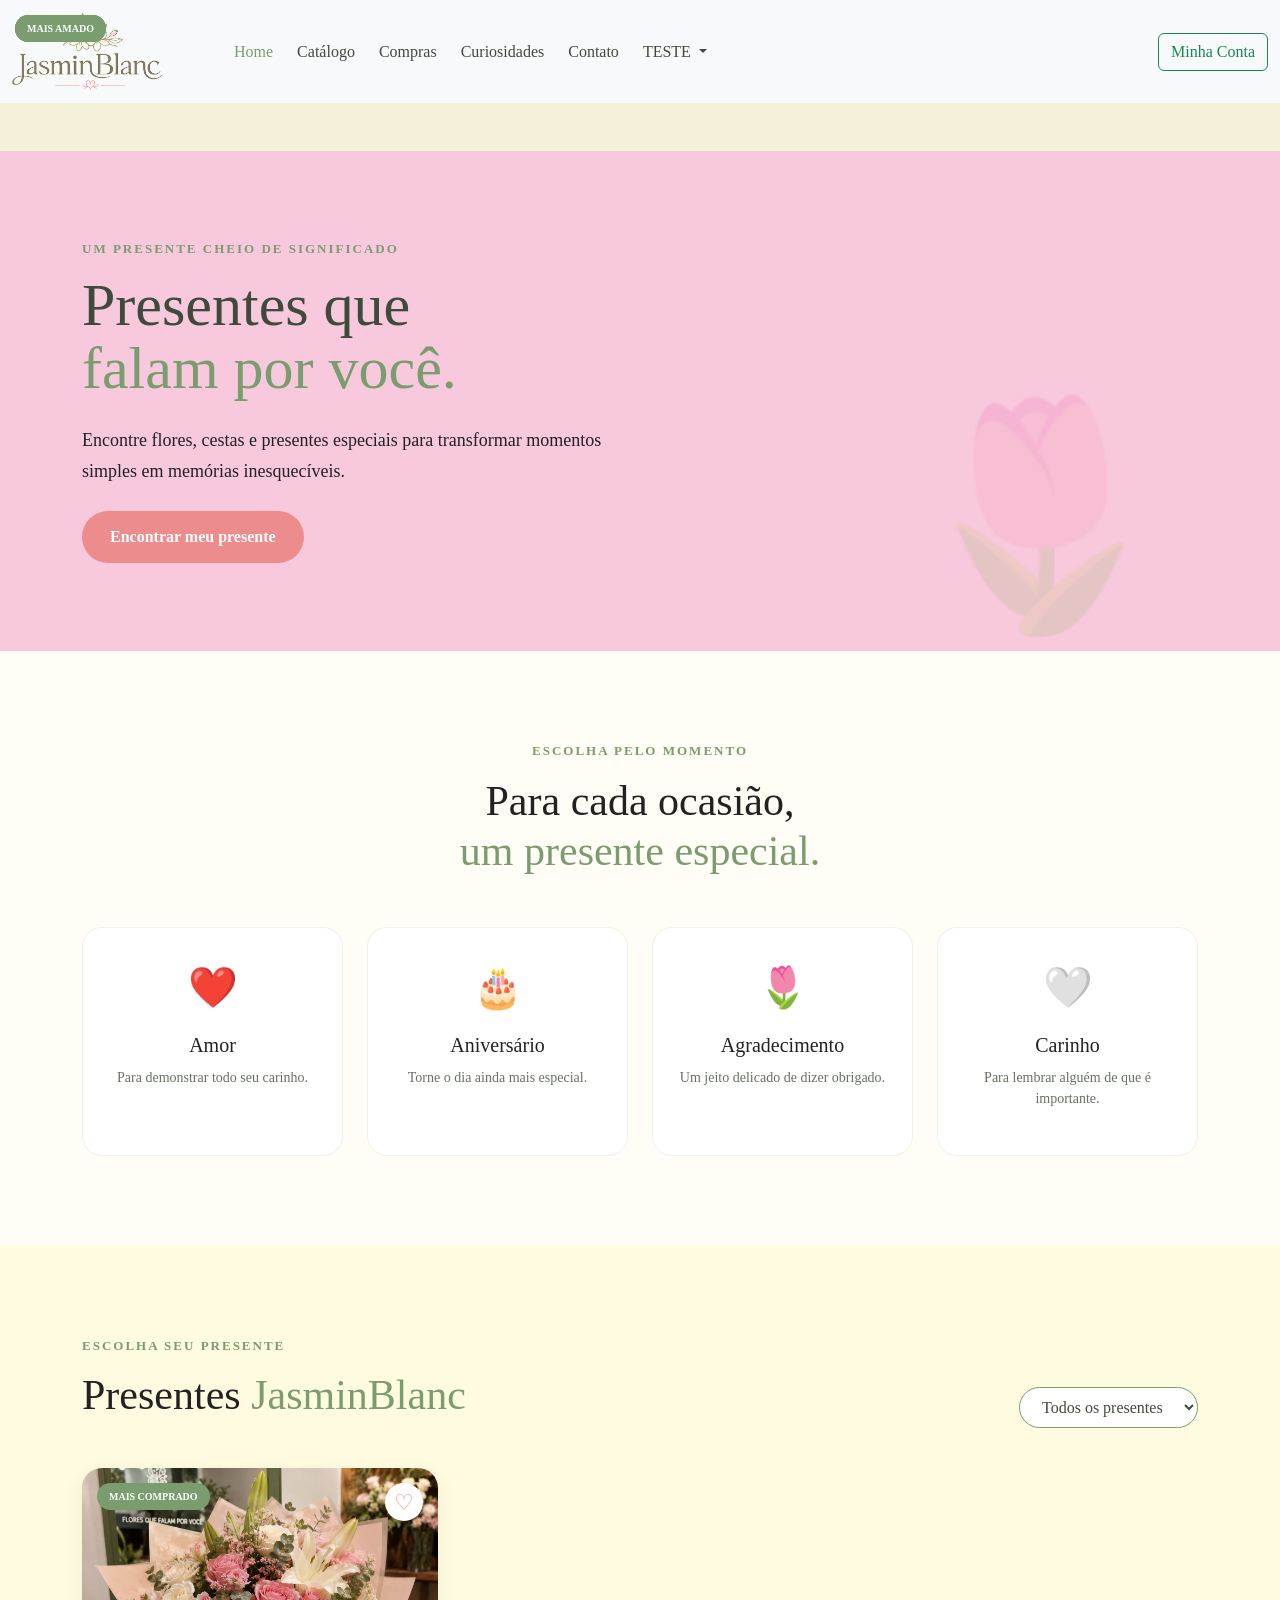
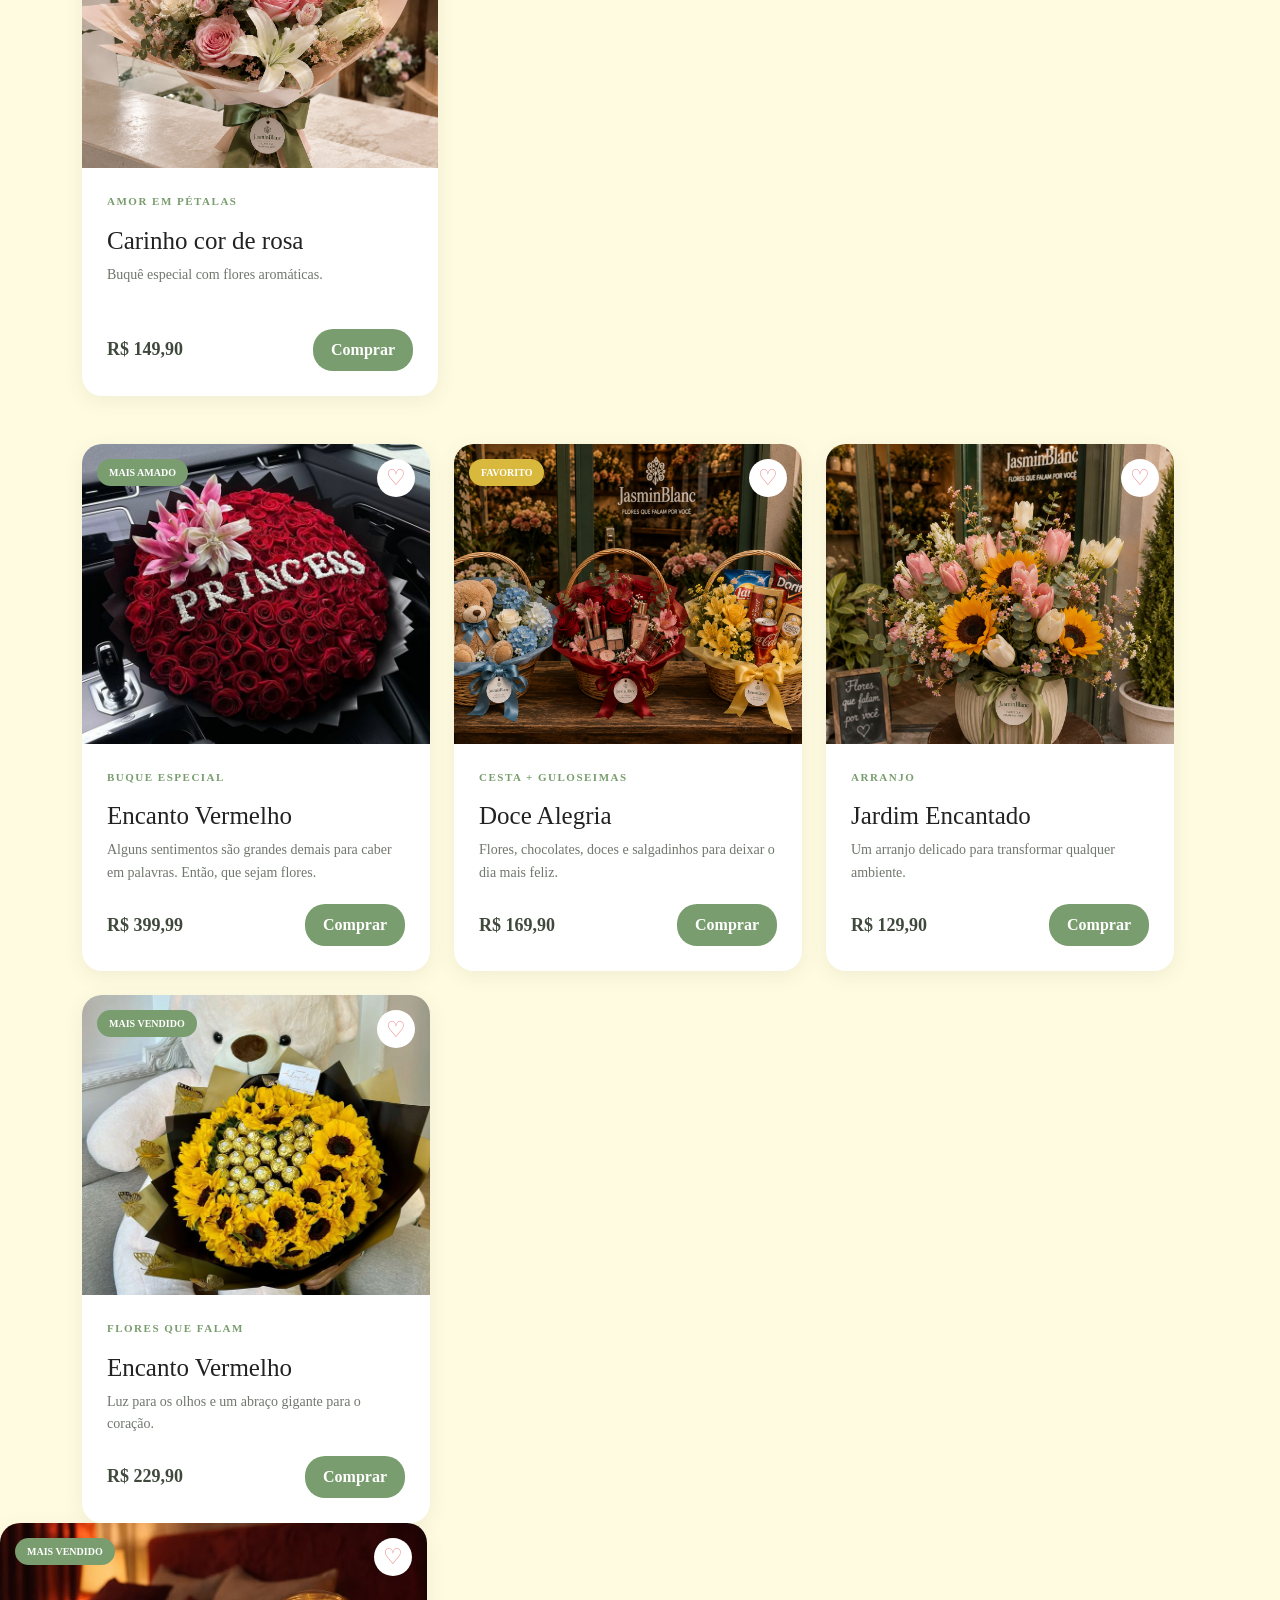
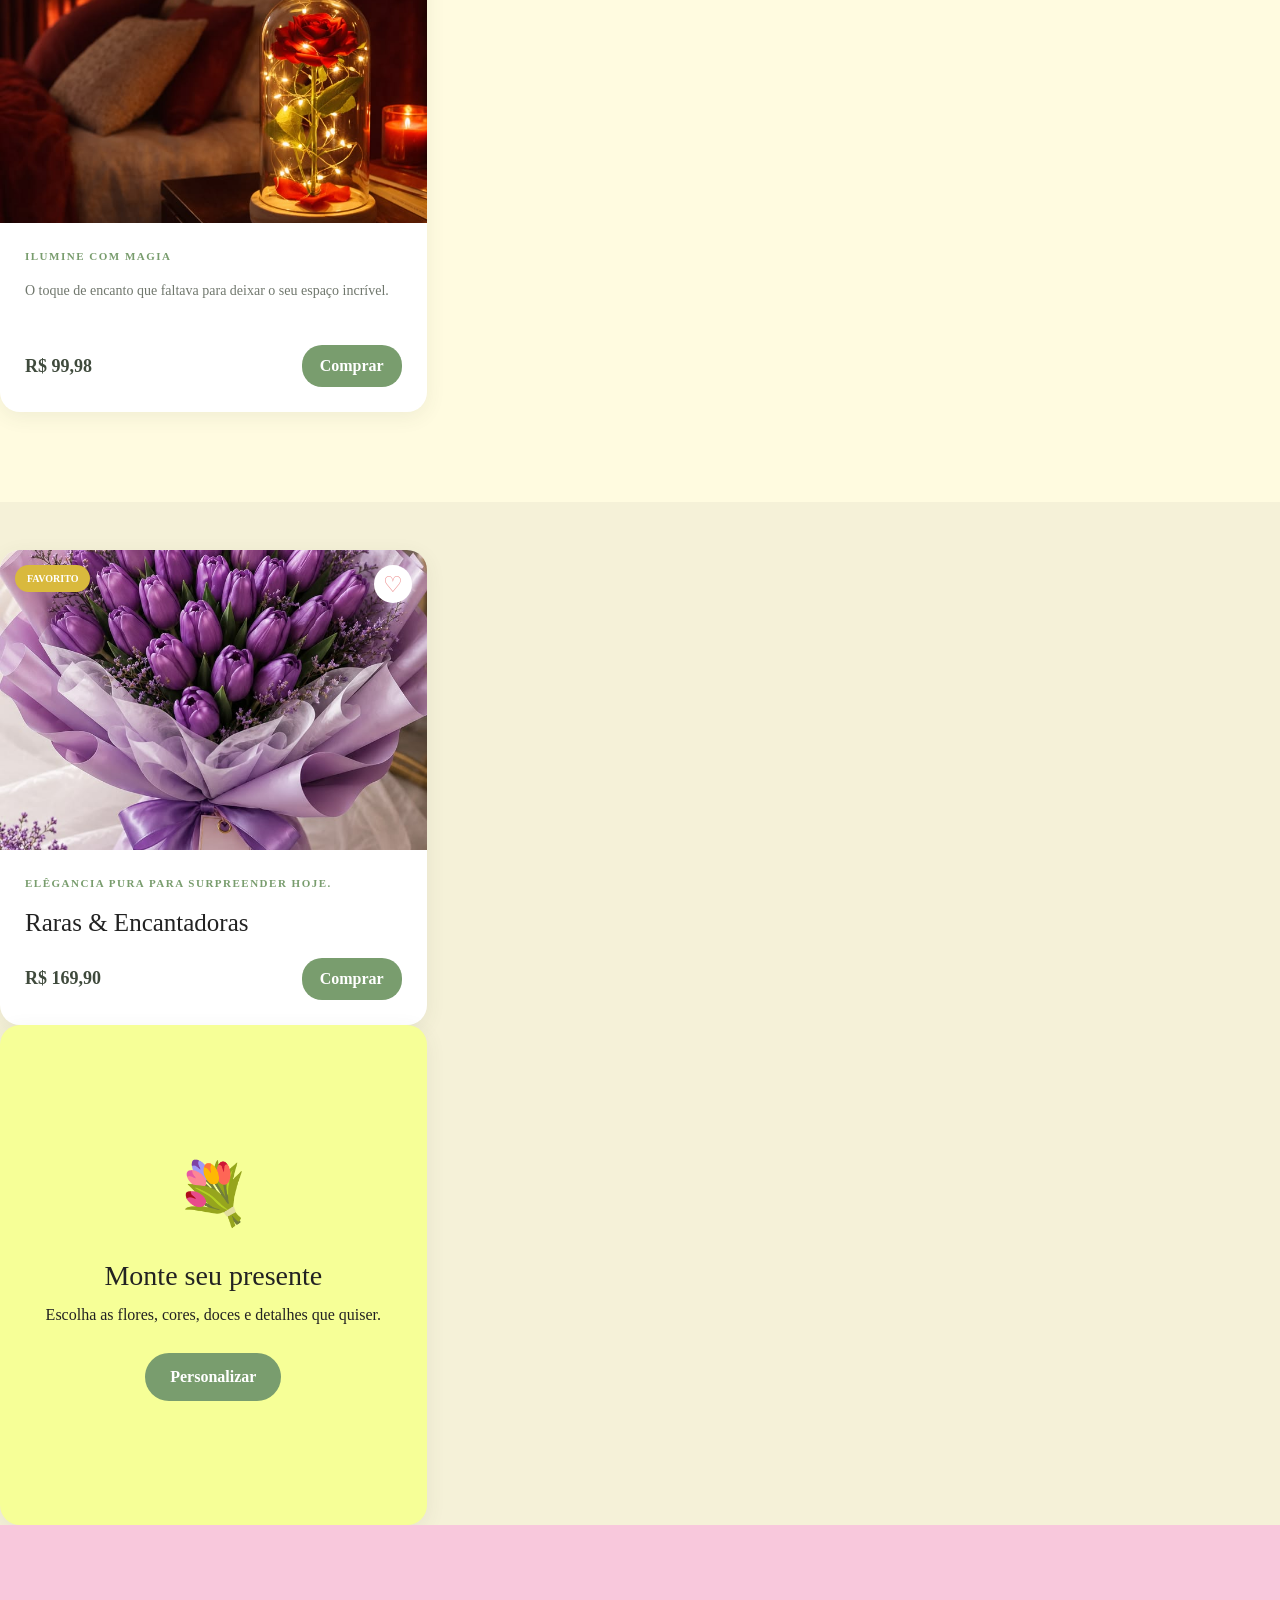
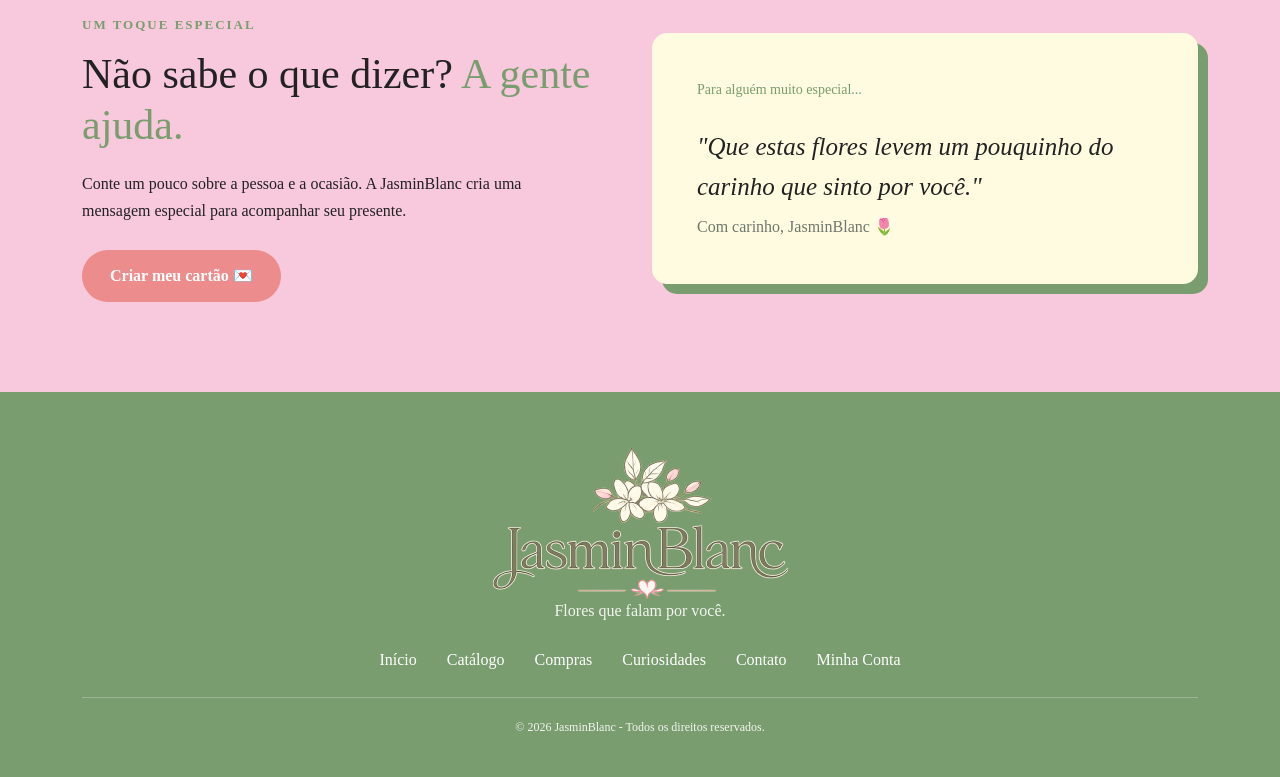
==== paginas/catalogo.html @ 647c8192 "Ajuste da organização do site - Prof. Gregorio" ====
<!doctype html>
<html lang="pt-br">

<head>
    <meta charset="utf-8">
    <meta name="viewport" content="width=device-width, initial-scale=1">
    <meta name="description"
        content="JasminBlanc é uma floricultura em Mairinque que transforma momentos especiais 
        em emoções inesquecíveis. Encontre flores e buquês para surpreender quem você ama. Melhor Floricultura de Mairinque SP">

    <meta name="keywords" content="Floricultura JasminBlanc - JasminBlanc Floricultura - Mairinque SP">
    <meta name="author" content="Laura Ruiz, Laura, lauraruizcardoso@gmail.com, (11) 92139-8249">

    <link rel="icon" type="image/png" href="favicon.png">
    <title>FLORICULTURA: JASMINBLANC</title>
    <link href="https://cdn.jsdelivr.net/npm/bootstrap@5.3.8/dist/css/bootstrap.min.css" rel="stylesheet"
        integrity="sha384-sRIl4kxILFvY47J16cr9ZwB07vP4J8+LH7qKQnuqkuIAvNWLzeN8tE5YBujZqJLB" crossorigin="anonymous">

    <link rel="stylesheet" href="https://cdn.jsdelivr.net/npm/bootstrap-icons@1.13.1/font/bootstrap-icons.min.css">
    <link rel="stylesheet" href="../static/css/base.css">
    <link rel="stylesheet" href="../static/css/catalago.css">
</head>

<body>
    <div class="container-fluid m-0 p-0 h-100">
        <header>
            <nav class="navbar navbar-expand-lg bg-body-tertiary">
                <div class="container-fluid">

                    <!-- LOGO -->
                    <a class="navbar-brand" href="#">
                        <img src="../static/img/logo-tratado.png" alt="Logo da Floricultura JasminBlanc"
                            title="Floricultura JASMIN BLANC" width="150">
                    </a>

                    <!-- BOTÃO MOBILE -->
                    <button class="navbar-toggler" type="button" data-bs-toggle="collapse"
                        data-bs-target="#navbarSupportedContent" aria-controls="navbarSupportedContent"
                        aria-expanded="false" aria-label="Toggle navigation">
                        <span class="navbar-toggler-icon"></span>
                    </button>

                    <!-- MENU -->
                    <div class="collapse navbar-collapse" id="navbarSupportedContent">

                        <ul class="navbar-nav ms-lg-5 me-auto mb-2 mb-lg-0">

                            <li class="nav-item">
                                <a class="nav-link active" aria-current="page" href="#">
                                    Home
                                </a>
                            </li>

                            <li class="nav-item">
                                <a class="nav-link" href="paginas/catalogo.html">
                                    Catálogo
                                </a>
                            </li>

                            <li class="nav-item">
                                <a class="nav-link" href="paginas/compras.html">
                                    Compras
                                </a>
                            </li>

                            <li class="nav-item">
                                <a class="nav-link" href="paginas/curiosidades.html">
                                    Curiosidades
                                </a>
                            </li>

                            <li class="nav-item">
                                <a class="nav-link" href="paginas/contato.html">
                                    Contato
                                </a>
                            </li>

                            <li class="nav-item dropdown">
                                <a class="nav-link dropdown-toggle" href="#" role="button" data-bs-toggle="dropdown"
                                    aria-expanded="false">
                                    TESTE
                                </a>

                                <ul class="dropdown-menu">
                                    <li>
                                        <a class="dropdown-item" href="#">Action</a>
                                    </li>

                                    <li>
                                        <a class="dropdown-item" href="#">Another action</a>
                                    </li>

                                    <li>
                                        <hr class="dropdown-divider">
                                    </li>

                                    <li>
                                        <a class="dropdown-item" href="#">
                                            Something else here
                                        </a>
                                    </li>
                                </ul>
                            </li>

                        </ul>

                        <!-- BOTÃO CONTA -->
                        <button class="btn btn-outline-success" type="button">
                            Minha Conta
                        </button>

                    </div>
                </div>
            </nav>

        </header>

        <main class="my-5">

            <!-- ================= BANNER ================= -->

            <section class="banner-presentes">

                <div class="container">

                    <div class="banner-conteudo">

                        <p class="subtitulo">
                            UM PRESENTE CHEIO DE SIGNIFICADO
                        </p>

                        <h1>
                            Presentes que<br>
                            <span>falam por você.</span>
                        </h1>

                        <p>
                            Encontre flores, cestas e presentes especiais
                            para transformar momentos simples em memórias
                            inesquecíveis.
                        </p>

                        <a href="#produtos" class="botao-principal">
                            Encontrar meu presente
                        </a>

                    </div>

                </div>

            </section>



            <!-- ================= OCASIÕES ================= -->

            <section class="ocasioes">

                <div class="container">

                    <div class="titulo-secao">

                        <p class="subtitulo">
                            ESCOLHA PELO MOMENTO
                        </p>

                        <h2>
                            Para cada ocasião,<br>
                            <span>um presente especial.</span>
                        </h2>

                    </div>


                    <div class="row g-4">

                        <div class="col-6 col-md-3">

                            <div class="card-ocasiao">

                                <div class="icone">
                                    ❤️
                                </div>

                                <h3>
                                    Amor
                                </h3>

                                <p>
                                    Para demonstrar todo seu carinho.
                                </p>

                            </div>

                        </div>


                        <div class="col-6 col-md-3">

                            <div class="card-ocasiao">

                                <div class="icone">
                                    🎂
                                </div>

                                <h3>
                                    Aniversário
                                </h3>

                                <p>
                                    Torne o dia ainda mais especial.
                                </p>

                            </div>

                        </div>


                        <div class="col-6 col-md-3">

                            <div class="card-ocasiao">

                                <div class="icone">
                                    🌷
                                </div>

                                <h3>
                                    Agradecimento
                                </h3>

                                <p>
                                    Um jeito delicado de dizer obrigado.
                                </p>

                            </div>

                        </div>


                        <div class="col-6 col-md-3">

                            <div class="card-ocasiao">

                                <div class="icone">
                                    🤍
                                </div>

                                <h3>
                                    Carinho
                                </h3>

                                <p>
                                    Para lembrar alguém de que é importante.
                                </p>

                            </div>

                        </div>

                    </div>

                </div>

            </section>



            <!-- ================= PRODUTOS ================= -->

            <section class="produtos" id="produtos">
                <div class="container">
                    <div class="titulo-produtos">
                        <div>
                            <p class="subtitulo">ESCOLHA SEU PRESENTE</p>
                            <h2>Presentes <span>JasminBlanc</span></h2>
                        </div>

                        <!-- FILTRO -->

                        <select class="filtro">
                            <option>Todos os presentes</option>
                            <option>Cestas</option>
                            <option>Arranjos</option>
                            <option>Buquês</option>
                        </select>
                    </div>


                    <!-- CARDS -->

                    <div class="row g-4">
                        <!-- CESTA BUQUE ROSA -->

                        <div class="col-md-6 col-lg-4">
                            <div class="card-produto">
                                <div class="imagem-produto">
                                    <img src="../static/img/buque_rosa.png">
                                    <span class="etiqueta">MAIS COMPRADO</span>
                                    <button class="favorito">♡</button>
                                </div>

                                <div class="info-produto">
                                    <p class="categoria">AMOR EM PÉTALAS</p>
                                    <h3>Carinho cor de rosa</h3>
                                    <p class="descricao">
                                        Buquê especial com flores aromáticas.
                                    </p>

                                    <div class="produto-final">
                                        <span class="etiqueta">MAIS AMADO</span>
                                        <strong>R$ 149,90</strong>
                                        <button class="botao-comprar">Comprar</button>
                                    </div>
                                </div>
                            </div>
                        </div>



                        <div class="row g-4">
                            <!-- ROMANTICO -->

                            <div class="col-md-6 col-lg-4">
                                <div class="card-produto">
                                    <div class="imagem-produto">
                                        <img src="../static/img/vermelho.png">
                                        <span class="etiqueta">MAIS AMADO</span>
                                        <button class="favorito">♡</button>
                                    </div>

                                    <div class="info-produto">
                                        <p class="categoria">BUQUE ESPECIAL</p>
                                        <h3>Encanto Vermelho</h3>
                                        <p class="descricao">
                                            Alguns sentimentos são grandes demais para caber em palavras. Então, que
                                            sejam
                                            flores.
                                        </p>

                                        <div class="produto-final">
                                            <span class="etiqueta">MAIS AMADO</span>
                                            <strong>R$ 399,99</strong>
                                            <button class="botao-comprar">Comprar</button>
                                        </div>
                                    </div>
                                </div>
                            </div>

                            <!-- CESTA DOCES -->
                            <div class="col-md-6 col-lg-4">
                                <div class="card-produto">
                                    <div class="imagem-produto">
                                        <img src="../static/img/cesta_pnj.png" alt="Cesta JasminBlanc">
                                        <span class="etiqueta amarela">
                                            FAVORITO
                                        </span>
                                        <button class="favorito"> ♡ </button>
                                    </div>

                                    <div class="info-produto">

                                        <p class="categoria">
                                            CESTA + GULOSEIMAS
                                        </p>

                                        <h3>
                                            Doce Alegria
                                        </h3>
                                        <p class="descricao">
                                            Flores, chocolates, doces e
                                            salgadinhos para deixar o dia mais feliz.
                                        </p>
                                        <div class="produto-final">
                                            <strong>
                                                R$ 169,90
                                            </strong>
                                            <button class="botao-comprar">
                                                Comprar
                                            </button>
                                        </div>
                                    </div>
                                </div>

                            </div>



                            <!-- ARRANJO -->

                            <div class="col-md-6 col-lg-4">

                                <div class="card-produto">

                                    <div class="imagem-produto">

                                        <img src="../static/img/arranjo_jasminblanc.png" alt="Arranjo JasminBlanc">

                                        <button class="favorito">
                                            ♡
                                        </button>

                                    </div>


                                    <div class="info-produto">

                                        <p class="categoria">
                                            ARRANJO
                                        </p>

                                        <h3>
                                            Jardim Encantado
                                        </h3>

                                        <p class="descricao">
                                            Um arranjo delicado para
                                            transformar qualquer ambiente.
                                        </p>

                                        <div class="produto-final">

                                            <strong>
                                                R$ 129,90
                                            </strong>

                                            <button class="botao-comprar">
                                                Comprar
                                            </button>

                                        </div>

                                    </div>

                                </div>

                            </div>



                            <!-- ROMANTICO -->

                            <div class="col-md-6 col-lg-4">
                                <div class="card-produto">
                                    <div class="imagem-produto">
                                        <img src="../static/img/buque_urso.png">
                                        <span class="etiqueta">MAIS VENDIDO</span>
                                        <button class="favorito">♡</button>
                                    </div>

                                    <div class="info-produto">
                                        <p class="categoria">FLORES QUE FALAM</p>
                                        <h3>Encanto Vermelho</h3>
                                        <p class="descricao">
                                            Luz para os olhos e um abraço gigante para o coração.
                                        </p>

                                        <div class="produto-final">
                                            <span class="etiqueta">MAIS AMADO</span>
                                            <strong>R$ 229,90</strong>
                                            <button class="botao-comprar">Comprar</button>
                                        </div>
                                    </div>
                                </div>
                            </div>
                        </div>

                    </div>

                </div>

                <!-- AMOR -->

                <div class="col-md-6 col-lg-4">
                    <div class="card-produto">
                        <div class="imagem-produto">
                            <img src="../static/img/luminária.png">
                            <span class="etiqueta">MAIS VENDIDO</span>
                            <button class="favorito">♡</button>
                        </div>

                        <div class="info-produto">
                            <p class="categoria">ILUMINE COM MAGIA</h3>
                            <p class="descricao">
                                O toque de encanto que faltava para deixar o seu espaço incrível.
                            </p>

                            <div class="produto-final">
                                <span class="etiqueta">MAIS AMADO</span>
                                <strong>R$ 99,98</strong>
                                <button class="botao-comprar">Comprar</button>
                            </div>
                        </div>
                    </div>
                </div>
    </div>

    </div>

    </div>

    <!-- Criatividade -->
    <div class="col-md-6 col-lg-4">
        <div class="card-produto">
            <div class="imagem-produto">
                <img src="../static/img/tulipasroxas.png" alt="Buquê">
                <span class="etiqueta amarela">
                    FAVORITO
                </span>
                <button class="favorito"> ♡ </button>
            </div>

            <div class="info-produto">

                <p class="categoria">
                    ELÊGANCIA PURA PARA SURPREENDER HOJE.
                </p>

                <h3>
                    Raras & Encantadoras
                </h3>

                <div class="produto-final">
                    <strong>
                        R$ 169,90
                    </strong>
                    <button class="botao-comprar">
                        Comprar
                    </button>
                </div>
            </div>
        </div>
    </div>
    <!-- PRESENTE PERSONALIZADO -->
    <div class="col-md-6 col-lg-4">
        <div class="card-produto card-personalizado">

            <div class="personalizado-conteudo">
                <span>
                    💐
                </span>
                <h3>
                    Monte seu presente
                </h3>
                <p>
                    Escolha as flores, cores,
                    doces e detalhes que quiser.
                </p>
                <a href="#" class="botao-personalizar">
                    Personalizar
                </a>
            </div>
        </div>
    </div>
    </div>
    </div>

    </section>



    <!-- ================= CARTÃO INTELIGENTE ================= -->

    <section class="cartao">

        <div class="container">

            <div class="row align-items-center">

                <div class="col-lg-6">

                    <p class="subtitulo">
                        UM TOQUE ESPECIAL
                    </p>

                    <h2>
                        Não sabe o que dizer?
                        <span>A gente ajuda.</span>
                    </h2>

                    <p>
                        Conte um pouco sobre a pessoa e a ocasião.
                        A JasminBlanc cria uma mensagem especial
                        para acompanhar seu presente.
                    </p>

                    <button class="botao-principal">
                        Criar meu cartão 💌
                    </button>

                </div>


                <div class="col-lg-6">

                    <div class="cartao-mensagem">

                        <p>
                            Para alguém muito especial...
                        </p>

                        <h3>
                            "Que estas flores levem um
                            pouquinho do carinho que
                            sinto por você."
                        </h3>

                        <span>
                            Com carinho, JasminBlanc 🌷
                        </span>

                    </div>

                </div>

            </div>

        </div>

    </section>



    </main>

    <!-- ================= FOOTER ================= -->
    <footer>
        <div class="container">
            <img src="../static/img/logo-tratado.png" alt="Logo da Floricultura JasminBlanc"
                title="Floricultura JASMIN BLANC">
            <p>
                Flores que falam por você.
            </p>

            <div class="footer-links">

                <a href="./index.html">Início</a>
                <a href="./paginas/catalogo.html">Catálogo</a>
                <a href="./paginas/compras.html">Compras</a>
                <a href="./paginas/curiosidades.html">Curiosidades</a>
                <a href="./paginas/contato.html">Contato</a>
                <a href="#">Minha Conta</a>

            </div>

            <hr>

            <p class="copyright">
                © 2026 JasminBlanc - Todos os direitos reservados.
            </p>

        </div>

    </footer>
    </div>


    <script src="https://cdn.jsdelivr.net/npm/bootstrap@5.3.8/dist/js/bootstrap.bundle.min.js"
        integrity="sha384-FKyoEForCGlyvwx9Hj09JcYn3nv7wiPVlz7YYwJrWVcXK/BmnVDxM+D2scQbITxI"
        crossorigin="anonymous"></script>


</body>

</html>
---- static/css/base.css ----
/* =========================================
   CORES DA JASMINBLANC
========================================= */

:root {
    --creme: #FFFBE0;
    --fundo: #FFFDF5;
    --verde-salvia: #799D6E;
    --verde-escuro: #3F4A3C;
    --rosa: #F8C8DC;
    --coral: #EC8C8C;
    --lima: #F6FF97;
    --branco: #FFFFFF;
}

/* =========================================
   CONFIGURAÇÕES GERAIS
========================================= */

* {
    margin: 0;
    padding: 0;
    box-sizing: border-box;
}

body {
    margin: 0;
    font-family: Georgia, "Times New Roman", serif;
    background-color: #f5f1d8;
    color: #222;
}

a {
    text-decoration: none;
}


/* =========================================
   NAVBAR
========================================= */

.navbar-brand img {
    display: block;
}

.navbar-nav {
    gap: 8px;
}

.navbar-nav .nav-link {
    color: var(--verde-escuro);
    font-weight: 500;
    transition: 0.3s ease;
}

.navbar-nav .nav-link:hover {
    color: var(--verde-salvia);
}

.navbar-nav .nav-link.active {
    color: var(--verde-salvia);
}


/* =========================================
   FOOTER
========================================= */

footer {
    background-color: var(--verde-salvia);
    color: white;
    text-align: center;
    padding: 55px 0 25px;
}


footer h2 {
    font-family: Georgia, serif;
    font-size: 30px;
}


footer h2 span {
    color: var(--creme);
}


footer p {
    opacity: 0.9;
}


.footer-links {
    display: flex;
    justify-content: center;
    gap: 30px;
    margin: 25px 0;
}


.footer-links a {
    color: white;
    transition: 0.3s;
}


.footer-links a:hover {
    color: var(--lima);
}

footer hr {
    opacity: 0.25;
}


.copyright {
    font-size: 12px;
    margin-top: 20px;
}
---- static/css/catalago.css ----
.botao-carrinho {

    border: none;

    background-color: var(--rosa);

    width: 42px;

    height: 42px;

    border-radius: 50%;

    margin-left: 20px;

    cursor: pointer;

    transition: 0.3s;

}


.botao-carrinho:hover {

    transform: scale(1.08);

    background-color: var(--coral);

}



/* =========================================
   BANNER
========================================= */

.banner-presentes {
    background-color: var(--rosa);
    min-height: 500px;
    display: flex;
    align-items: center;
    position: relative;
    overflow: hidden;
}


.banner-presentes::after {
    content: "🌷";
    position: absolute;
    right: 8%;
    bottom: -30px;
    font-size: 220px;
    opacity: 0.15;
}


.banner-conteudo {
    max-width: 600px;
    padding: 70px 0;
}


.subtitulo {

    color: var(--verde-salvia);

    font-size: 13px;

    font-weight: bold;

    letter-spacing: 2px;

    margin-bottom: 15px;

}


.banner-conteudo h1 {

    font-family: Georgia, serif;

    font-size: 60px;

    line-height: 1.05;

    color: var(--verde-escuro);

}


.banner-conteudo h1 span {

    color: var(--verde-salvia);

}


.banner-conteudo p:not(.subtitulo) {

    font-size: 18px;

    line-height: 1.7;

    max-width: 520px;

    margin: 25px 0;

}



/* =========================================
   BOTÃO PRINCIPAL
========================================= */

.botao-principal {

    display: inline-block;

    background-color: var(--coral);

    color: white;

    border: none;

    padding: 14px 28px;

    border-radius: 30px;

    font-weight: bold;

    transition: 0.3s;

}


.botao-principal:hover {

    background-color: var(--verde-salvia);

    color: white;

    transform: translateY(-2px);

}



/* =========================================
   OCASIÕES
========================================= */

.ocasioes {

    background-color: var(--fundo);

    padding: 90px 0;

}


.titulo-secao {

    text-align: center;

    margin-bottom: 50px;

}


.titulo-secao h2 {

    font-family: Georgia, serif;

    font-size: 42px;

}


.titulo-secao h2 span {

    color: var(--verde-salvia);

}


.card-ocasiao {

    background-color: var(--branco);

    padding: 30px 20px;

    text-align: center;

    border-radius: 20px;

    height: 100%;

    border: 1px solid rgba(121, 157, 110, 0.12);

    transition: 0.3s;

}


.card-ocasiao:hover {

    transform: translateY(-7px);

    background-color: var(--creme);

}


.icone {

    font-size: 40px;

    margin-bottom: 15px;

}


.card-ocasiao h3 {

    font-size: 20px;

    margin-bottom: 10px;

}


.card-ocasiao p {

    font-size: 14px;

    color: #687064;

}



/* =========================================
   PRODUTOS
========================================= */

.produtos {

    background-color: var(--creme);

    padding: 90px 0;

}


.titulo-produtos {

    display: flex;

    justify-content: space-between;

    align-items: end;

    margin-bottom: 40px;

}


.titulo-produtos h2 {

    font-family: Georgia, serif;

    font-size: 42px;

}


.titulo-produtos h2 span {

    color: var(--verde-salvia);

}


.filtro {

    padding: 10px 18px;

    border: 1px solid var(--verde-salvia);

    border-radius: 25px;

    background-color: white;

    color: var(--verde-escuro);

}



/* =========================================
   CARD DE PRODUTO
========================================= */

.card-produto {

    background-color: white;

    border-radius: 20px;

    overflow: hidden;

    height: 100%;

    box-shadow: 0 5px 20px rgba(63, 74, 60, 0.08);

    transition: 0.3s;

}


.card-produto:hover {

    transform: translateY(-8px);

    box-shadow: 0 12px 30px rgba(63, 74, 60, 0.14);

}


.imagem-produto {
    height: 300px;
    position: relative;
    overflow: hidden;
    background-color: var(--fundo);
}

.imagem-produto img {
    width: 100%;
    height: 100%;
    object-fit: cover;
    transition: 0.5s;
}

.card-produto:hover .imagem-produto img {
    transform: scale(1.05);
}

.etiqueta {
    position: absolute;
    top: 15px;
    left: 15px;
    background-color: var(--verde-salvia);
    color: white;
    padding: 6px 12px;
    border-radius: 20px;
    font-size: 10px;
    font-weight: bold;
}

.etiqueta.rosa {
    background-color: var(--coral);
}


.etiqueta.amarela {
    background-color: #D9B93D;
}


.favorito {
    position: absolute;
    top: 15px;
    right: 15px;
    width: 38px;
    height: 38px;
    border: none;
    border-radius: 50%;
    background-color: white;
    font-size: 22px;
    color: var(--coral);
    cursor: pointer;
}


.info-produto {

    padding: 25px;

}


.categoria {

    color: var(--verde-salvia);

    font-size: 11px;

    font-weight: bold;

    letter-spacing: 1.5px;

}


.info-produto h3 {

    font-family: Georgia, serif;

    font-size: 25px;

    margin: 8px 0;

}


.descricao {

    color: #70776d;

    font-size: 14px;

    line-height: 1.6;

    min-height: 45px;

}


.produto-final {
    display: flex;
    justify-content: space-between;
    align-items: center;
    margin-top: 20px;
}


.produto-final strong {
    color: var(--verde-escuro);
    font-size: 18px;
}


.botao-comprar {
    border: none;
    background-color: var(--verde-salvia);
    color: white;
    padding: 9px 18px;
    border-radius: 20px;
    font-weight: bold;
    cursor: pointer;
    transition: 0.3s;
}


.botao-comprar:hover {
    background-color: var(--coral);
}



/* =========================================
   CARD PERSONALIZADO
========================================= */

.card-personalizado {
    background-color: var(--lima);
    display: flex;
    align-items: center;
    justify-content: center;
    text-align: center;
    min-height: 500px;

}


.personalizado-conteudo {
    padding: 30px;
}


.personalizado-conteudo > span {
    font-size: 60px;
}


.personalizado-conteudo h3 {
    font-family: Georgia, serif;
    font-size: 28px;
    margin: 20px 0 10px;
}


.personalizado-conteudo p {
    line-height: 1.6;
    margin-bottom: 25px;
}


.botao-personalizar {
    display: inline-block;
    background-color: var(--verde-salvia);
    color: white;
    padding: 12px 25px;
    border-radius: 25px;
    font-weight: bold;
}


.botao-personalizar:hover {
    background-color: var(--coral);
    color: white;
}



/* =========================================
   CARTÃO INTELIGENTE
========================================= */

.cartao {
    background-color: var(--rosa);
    padding: 90px 0;

}


.cartao h2 {
    font-family: Georgia, serif;
    font-size: 42px;
    margin-bottom: 20px;

}


.cartao h2 span {
    color: var(--verde-salvia);
}


.cartao p:not(.subtitulo) {
    line-height: 1.7;
    max-width: 500px;
    margin-bottom: 25px;
}


.cartao-mensagem {
    background-color: var(--creme);
    padding: 45px;
    border-radius: 15px;
    box-shadow: 10px 10px 0 var(--verde-salvia);
}


.cartao-mensagem p {
    color: var(--verde-salvia);
    font-size: 14px;
}


.cartao-mensagem h3 {
    font-family: Georgia, serif;
    font-style: italic;
    line-height: 1.6;
    font-size: 25px;
}


.cartao-mensagem span {
    color: #70776d;
}



/* =========================================
   RESPONSIVIDADE
========================================= */

@media (max-width: 768px) {

    .banner-conteudo h1 {
        font-size: 42px;
    }

    .titulo-secao h2,
    .titulo-produtos h2,
    .cartao h2 {
        font-size: 32px;
    }

    .titulo-produtos {
        display: block;
    }

    .filtro {
        margin-top: 20px;
    }

    .banner-presentes::after {
        font-size: 120px;
    }

    .footer-links {
        flex-direction: column;
        gap: 10px;
    }

}
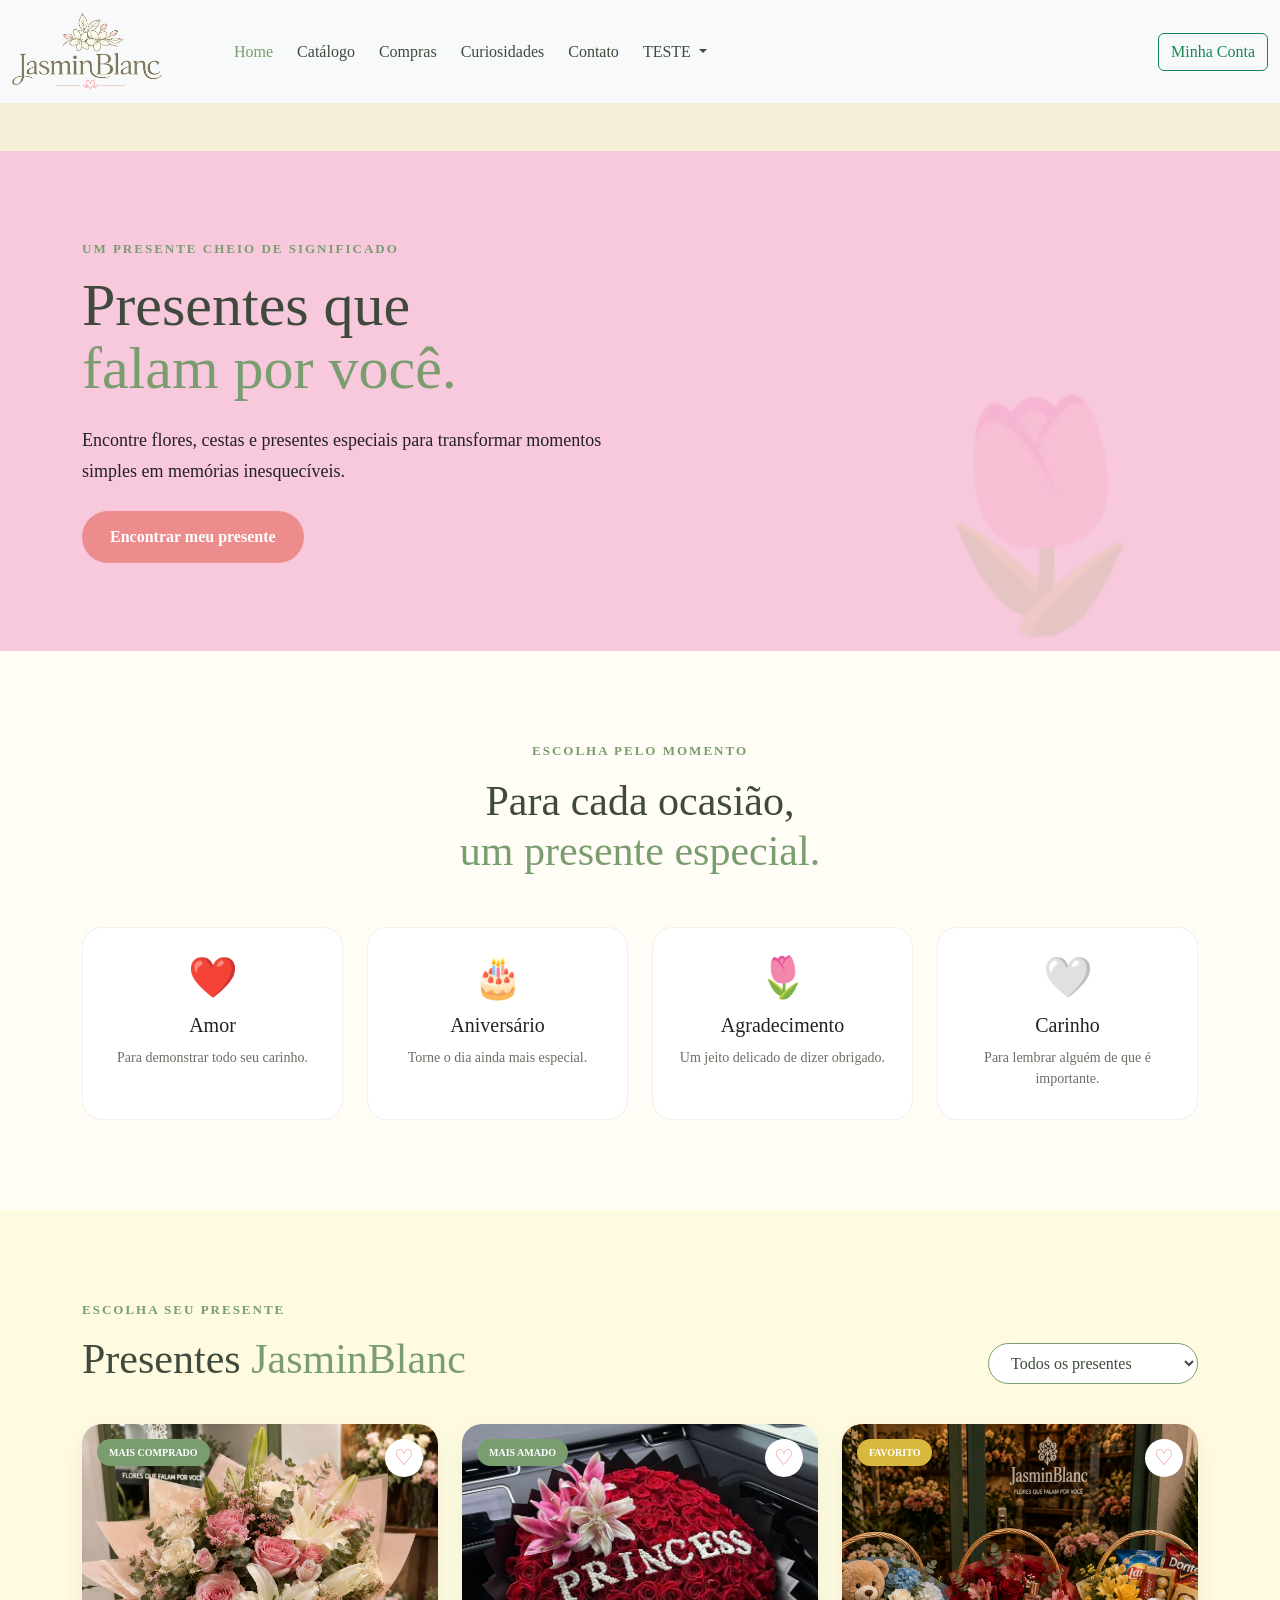
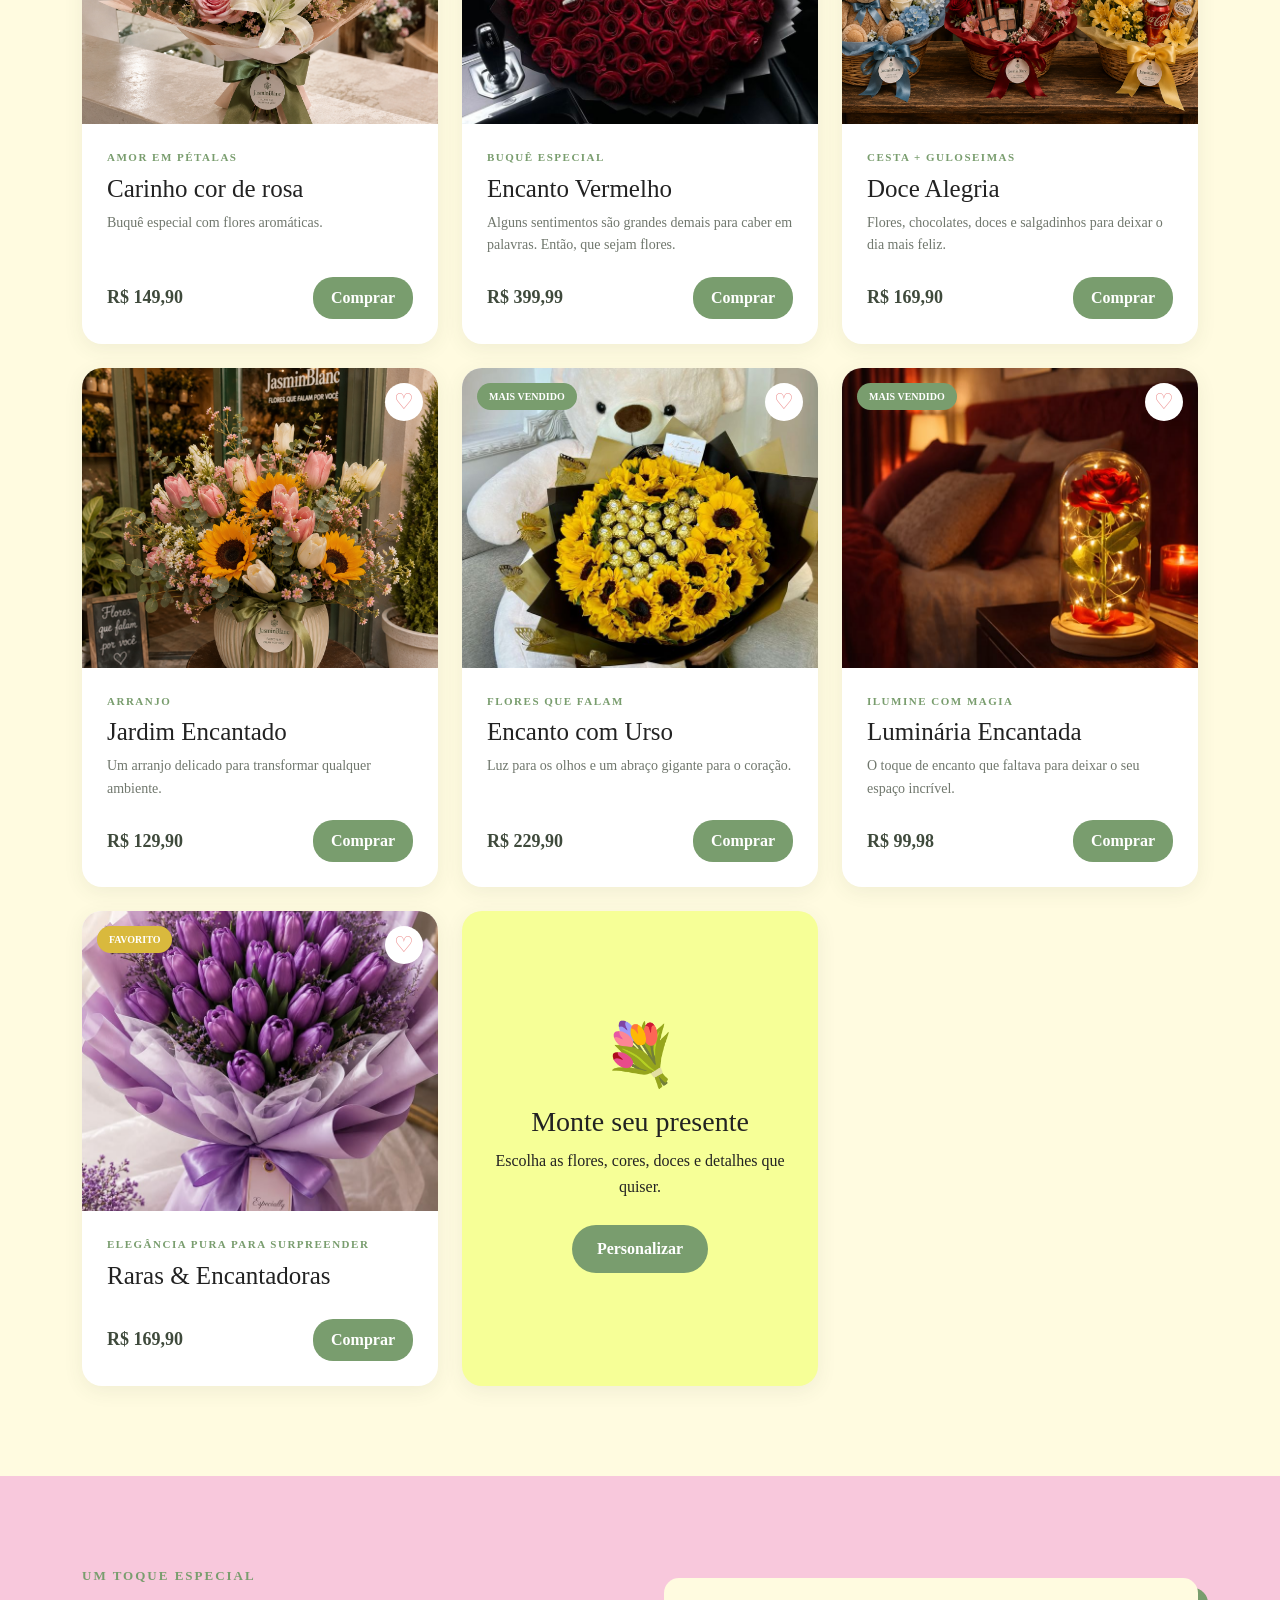
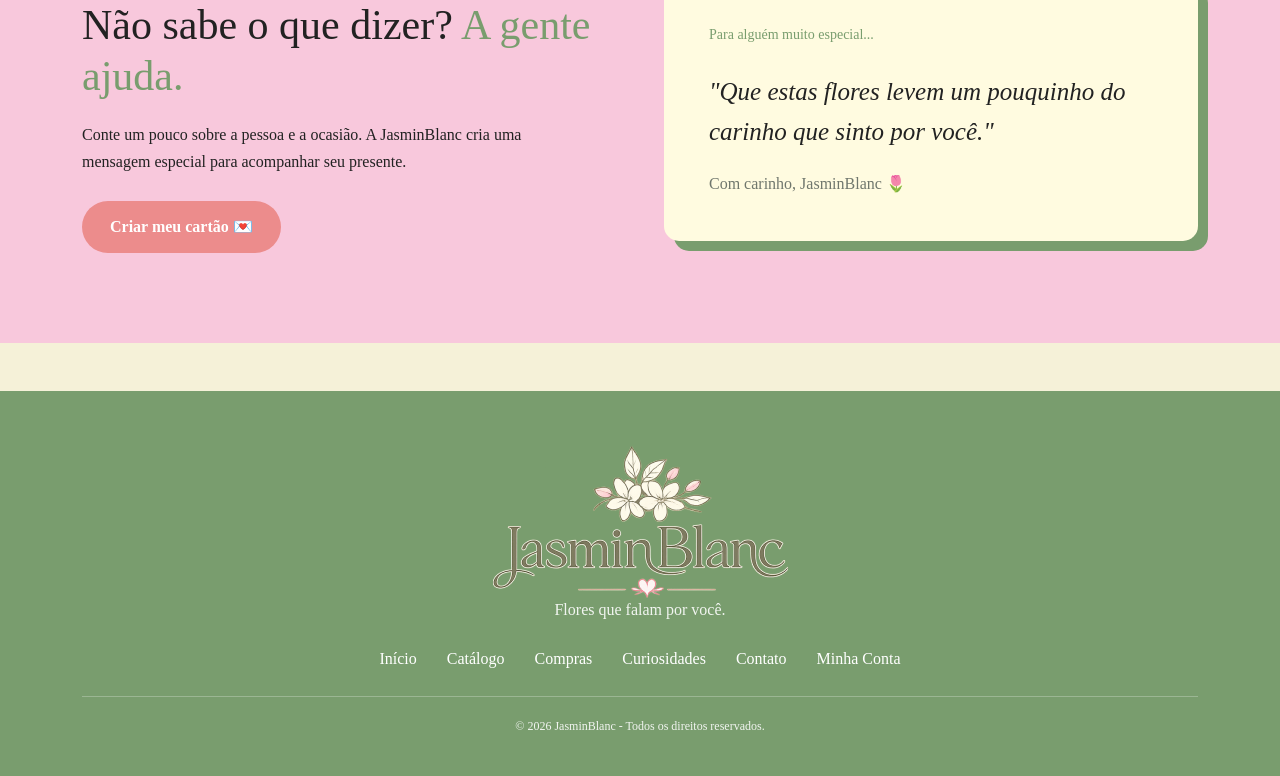
==== commit d9745276: "Organizando o projeto - sincronizado com o que Allanys fez" ====
--- a/paginas/catalogo.html
+++ b/paginas/catalogo.html
@@ -11,14 +11,14 @@
     <meta name="keywords" content="Floricultura JasminBlanc - JasminBlanc Floricultura - Mairinque SP">
     <meta name="author" content="Laura Ruiz, Laura, lauraruizcardoso@gmail.com, (11) 92139-8249">
 
-    <link rel="icon" type="image/png" href="favicon.png">
+    <link rel="icon" type="image/png" href="../favicon.png">
     <title>FLORICULTURA: JASMINBLANC</title>
     <link href="https://cdn.jsdelivr.net/npm/bootstrap@5.3.8/dist/css/bootstrap.min.css" rel="stylesheet"
         integrity="sha384-sRIl4kxILFvY47J16cr9ZwB07vP4J8+LH7qKQnuqkuIAvNWLzeN8tE5YBujZqJLB" crossorigin="anonymous">
 
     <link rel="stylesheet" href="https://cdn.jsdelivr.net/npm/bootstrap-icons@1.13.1/font/bootstrap-icons.min.css">
     <link rel="stylesheet" href="../static/css/base.css">
-    <link rel="stylesheet" href="../static/css/catalago.css">
+    <link rel="stylesheet" href="../static/css/catalogo.css">
 </head>
 
 <body>
@@ -141,7 +141,9 @@
                         </p>
 
                         <a href="#produtos" class="botao-principal">
+
                             Encontrar meu presente
+
                         </a>
 
                     </div>
@@ -149,7 +151,6 @@
                 </div>
 
             </section>
-
 
 
             <!-- ================= OCASIÕES ================= -->
@@ -174,6 +175,9 @@
 
                     <div class="row g-4">
 
+
+                        <!-- AMOR -->
+
                         <div class="col-6 col-md-3">
 
                             <div class="card-ocasiao">
@@ -195,6 +199,8 @@
                         </div>
 
 
+                        <!-- ANIVERSÁRIO -->
+
                         <div class="col-6 col-md-3">
 
                             <div class="card-ocasiao">
@@ -216,6 +222,8 @@
                         </div>
 
 
+                        <!-- AGRADECIMENTO -->
+
                         <div class="col-6 col-md-3">
 
                             <div class="card-ocasiao">
@@ -237,6 +245,8 @@
                         </div>
 
 
+                        <!-- CARINHO -->
+
                         <div class="col-6 col-md-3">
 
                             <div class="card-ocasiao">
@@ -264,170 +274,450 @@
             </section>
 
 
-
             <!-- ================= PRODUTOS ================= -->
 
             <section class="produtos" id="produtos">
+
                 <div class="container">
+
+
                     <div class="titulo-produtos">
+
                         <div>
-                            <p class="subtitulo">ESCOLHA SEU PRESENTE</p>
-                            <h2>Presentes <span>JasminBlanc</span></h2>
-                        </div>
-
-                        <!-- FILTRO -->
-
-                        <select class="filtro">
-                            <option>Todos os presentes</option>
-                            <option>Cestas</option>
-                            <option>Arranjos</option>
-                            <option>Buquês</option>
+
+                            <p class="subtitulo">
+                                ESCOLHA SEU PRESENTE
+                            </p>
+
+                            <h2>
+                                Presentes
+                                <span>JasminBlanc</span>
+                            </h2>
+
+                        </div>
+
+
+                        <select class="filtro" aria-label="Filtrar produtos">
+
+                            <option>
+                                Todos os presentes
+                            </option>
+
+                            <option>
+                                Cestas
+                            </option>
+
+                            <option>
+                                Arranjos
+                            </option>
+
+                            <option>
+                                Buquês
+                            </option>
+
                         </select>
+
                     </div>
 
 
-                    <!-- CARDS -->
+                    <!-- ================= CARDS ================= -->
 
                     <div class="row g-4">
-                        <!-- CESTA BUQUE ROSA -->
-
-                        <div class="col-md-6 col-lg-4">
+
+
+                        <!-- PRODUTO 1 -->
+
+                        <div class="col-12 col-md-6 col-lg-4">
+
                             <div class="card-produto">
+
                                 <div class="imagem-produto">
-                                    <img src="../static/img/buque_rosa.png">
-                                    <span class="etiqueta">MAIS COMPRADO</span>
-                                    <button class="favorito">♡</button>
-                                </div>
+
+                                    <img src="../static/img/buque_rosa.png" alt="Buquê Carinho cor de rosa">
+
+                                    <span class="etiqueta">
+                                        MAIS COMPRADO
+                                    </span>
+
+                                    <button class="favorito" type="button" aria-label="Adicionar aos favoritos">
+
+                                        ♡
+
+                                    </button>
+
+                                </div>
+
 
                                 <div class="info-produto">
-                                    <p class="categoria">AMOR EM PÉTALAS</p>
-                                    <h3>Carinho cor de rosa</h3>
+
+                                    <p class="categoria">
+                                        AMOR EM PÉTALAS
+                                    </p>
+
+                                    <h3>
+                                        Carinho cor de rosa
+                                    </h3>
+
                                     <p class="descricao">
                                         Buquê especial com flores aromáticas.
                                     </p>
 
                                     <div class="produto-final">
-                                        <span class="etiqueta">MAIS AMADO</span>
-                                        <strong>R$ 149,90</strong>
-                                        <button class="botao-comprar">Comprar</button>
+
+                                        <strong>
+                                            R$ 149,90
+                                        </strong>
+
+                                        <button class="botao-comprar" type="button">
+
+                                            Comprar
+
+                                        </button>
+
                                     </div>
-                                </div>
-                            </div>
-                        </div>
-
-
-
-                        <div class="row g-4">
-                            <!-- ROMANTICO -->
-
-                            <div class="col-md-6 col-lg-4">
-                                <div class="card-produto">
-                                    <div class="imagem-produto">
-                                        <img src="../static/img/vermelho.png">
-                                        <span class="etiqueta">MAIS AMADO</span>
-                                        <button class="favorito">♡</button>
+
+                                </div>
+
+                            </div>
+
+                        </div>
+
+
+                        <!-- PRODUTO 2 -->
+
+                        <div class="col-12 col-md-6 col-lg-4">
+
+                            <div class="card-produto">
+
+                                <div class="imagem-produto">
+
+                                    <img src="../static/img/vermelho.png" alt="Buquê Encanto Vermelho">
+
+                                    <span class="etiqueta">
+                                        MAIS AMADO
+                                    </span>
+
+                                    <button class="favorito" type="button" aria-label="Adicionar aos favoritos">
+
+                                        ♡
+
+                                    </button>
+
+                                </div>
+
+
+                                <div class="info-produto">
+
+                                    <p class="categoria">
+                                        BUQUÊ ESPECIAL
+                                    </p>
+
+                                    <h3>
+                                        Encanto Vermelho
+                                    </h3>
+
+                                    <p class="descricao">
+                                        Alguns sentimentos são grandes demais
+                                        para caber em palavras. Então, que sejam flores.
+                                    </p>
+
+                                    <div class="produto-final">
+
+                                        <strong>
+                                            R$ 399,99
+                                        </strong>
+
+                                        <button class="botao-comprar" type="button">
+
+                                            Comprar
+
+                                        </button>
+
                                     </div>
 
-                                    <div class="info-produto">
-                                        <p class="categoria">BUQUE ESPECIAL</p>
-                                        <h3>Encanto Vermelho</h3>
-                                        <p class="descricao">
-                                            Alguns sentimentos são grandes demais para caber em palavras. Então, que
-                                            sejam
-                                            flores.
-                                        </p>
-
-                                        <div class="produto-final">
-                                            <span class="etiqueta">MAIS AMADO</span>
-                                            <strong>R$ 399,99</strong>
-                                            <button class="botao-comprar">Comprar</button>
-                                        </div>
+                                </div>
+
+                            </div>
+
+                        </div>
+
+
+                        <!-- PRODUTO 3 -->
+
+                        <div class="col-12 col-md-6 col-lg-4">
+
+                            <div class="card-produto">
+
+                                <div class="imagem-produto">
+
+                                    <img src="../static/img/cesta_pnj.png" alt="Cesta Doce Alegria">
+
+                                    <span class="etiqueta amarela">
+                                        FAVORITO
+                                    </span>
+
+                                    <button class="favorito" type="button" aria-label="Adicionar aos favoritos">
+
+                                        ♡
+
+                                    </button>
+
+                                </div>
+
+
+                                <div class="info-produto">
+
+                                    <p class="categoria">
+                                        CESTA + GULOSEIMAS
+                                    </p>
+
+                                    <h3>
+                                        Doce Alegria
+                                    </h3>
+
+                                    <p class="descricao">
+                                        Flores, chocolates, doces e salgadinhos
+                                        para deixar o dia mais feliz.
+                                    </p>
+
+                                    <div class="produto-final">
+
+                                        <strong>
+                                            R$ 169,90
+                                        </strong>
+
+                                        <button class="botao-comprar" type="button">
+
+                                            Comprar
+
+                                        </button>
+
                                     </div>
-                                </div>
-                            </div>
-
-                            <!-- CESTA DOCES -->
-                            <div class="col-md-6 col-lg-4">
-                                <div class="card-produto">
-                                    <div class="imagem-produto">
-                                        <img src="../static/img/cesta_pnj.png" alt="Cesta JasminBlanc">
-                                        <span class="etiqueta amarela">
-                                            FAVORITO
-                                        </span>
-                                        <button class="favorito"> ♡ </button>
+
+                                </div>
+
+                            </div>
+
+                        </div>
+
+
+                        <!-- PRODUTO 4 -->
+
+                        <div class="col-12 col-md-6 col-lg-4">
+
+                            <div class="card-produto">
+
+                                <div class="imagem-produto">
+
+                                    <img src="../static/img/arranjo_jasminblanc.png" alt="Arranjo Jardim Encantado">
+
+                                    <button class="favorito" type="button" aria-label="Adicionar aos favoritos">
+
+                                        ♡
+
+                                    </button>
+
+                                </div>
+
+
+                                <div class="info-produto">
+
+                                    <p class="categoria">
+                                        ARRANJO
+                                    </p>
+
+                                    <h3>
+                                        Jardim Encantado
+                                    </h3>
+
+                                    <p class="descricao">
+                                        Um arranjo delicado para transformar
+                                        qualquer ambiente.
+                                    </p>
+
+                                    <div class="produto-final">
+
+                                        <strong>
+                                            R$ 129,90
+                                        </strong>
+
+                                        <button class="botao-comprar" type="button">
+
+                                            Comprar
+
+                                        </button>
+
                                     </div>
 
-                                    <div class="info-produto">
-
-                                        <p class="categoria">
-                                            CESTA + GULOSEIMAS
-                                        </p>
-
-                                        <h3>
-                                            Doce Alegria
-                                        </h3>
-                                        <p class="descricao">
-                                            Flores, chocolates, doces e
-                                            salgadinhos para deixar o dia mais feliz.
-                                        </p>
-                                        <div class="produto-final">
-                                            <strong>
-                                                R$ 169,90
-                                            </strong>
-                                            <button class="botao-comprar">
-                                                Comprar
-                                            </button>
-                                        </div>
+                                </div>
+
+                            </div>
+
+                        </div>
+
+
+                        <!-- PRODUTO 5 -->
+
+                        <div class="col-12 col-md-6 col-lg-4">
+
+                            <div class="card-produto">
+
+                                <div class="imagem-produto">
+
+                                    <img src="../static/img/buque_urso.png" alt="Buquê com urso">
+
+                                    <span class="etiqueta">
+                                        MAIS VENDIDO
+                                    </span>
+
+                                    <button class="favorito" type="button" aria-label="Adicionar aos favoritos">
+
+                                        ♡
+
+                                    </button>
+
+                                </div>
+
+
+                                <div class="info-produto">
+
+                                    <p class="categoria">
+                                        FLORES QUE FALAM
+                                    </p>
+
+                                    <h3>
+                                        Encanto com Urso
+                                    </h3>
+
+                                    <p class="descricao">
+                                        Luz para os olhos e um abraço gigante
+                                        para o coração.
+                                    </p>
+
+                                    <div class="produto-final">
+
+                                        <strong>
+                                            R$ 229,90
+                                        </strong>
+
+                                        <button class="botao-comprar" type="button">
+
+                                            Comprar
+
+                                        </button>
+
                                     </div>
-                                </div>
-
-                            </div>
-
-
-
-                            <!-- ARRANJO -->
-
-                            <div class="col-md-6 col-lg-4">
-
-                                <div class="card-produto">
-
-                                    <div class="imagem-produto">
-
-                                        <img src="../static/img/arranjo_jasminblanc.png" alt="Arranjo JasminBlanc">
-
-                                        <button class="favorito">
-                                            ♡
+
+                                </div>
+
+                            </div>
+
+                        </div>
+
+
+                        <!-- PRODUTO 6 -->
+
+                        <div class="col-12 col-md-6 col-lg-4">
+
+                            <div class="card-produto">
+
+                                <div class="imagem-produto">
+
+                                    <img src="../static/img/luminária.png" alt="Luminária decorativa">
+
+                                    <span class="etiqueta">
+                                        MAIS VENDIDO
+                                    </span>
+
+                                    <button class="favorito" type="button" aria-label="Adicionar aos favoritos">
+
+                                        ♡
+
+                                    </button>
+
+                                </div>
+
+
+                                <div class="info-produto">
+
+                                    <p class="categoria">
+                                        ILUMINE COM MAGIA
+                                    </p>
+
+                                    <h3>
+                                        Luminária Encantada
+                                    </h3>
+
+                                    <p class="descricao">
+                                        O toque de encanto que faltava
+                                        para deixar o seu espaço incrível.
+                                    </p>
+
+                                    <div class="produto-final">
+
+                                        <strong>
+                                            R$ 99,98
+                                        </strong>
+
+                                        <button class="botao-comprar" type="button">
+
+                                            Comprar
+
                                         </button>
 
                                     </div>
 
-
-                                    <div class="info-produto">
-
-                                        <p class="categoria">
-                                            ARRANJO
-                                        </p>
-
-                                        <h3>
-                                            Jardim Encantado
-                                        </h3>
-
-                                        <p class="descricao">
-                                            Um arranjo delicado para
-                                            transformar qualquer ambiente.
-                                        </p>
-
-                                        <div class="produto-final">
-
-                                            <strong>
-                                                R$ 129,90
-                                            </strong>
-
-                                            <button class="botao-comprar">
-                                                Comprar
-                                            </button>
-
-                                        </div>
+                                </div>
+
+                            </div>
+
+                        </div>
+
+
+                        <!-- PRODUTO 7 -->
+
+                        <div class="col-12 col-md-6 col-lg-4">
+
+                            <div class="card-produto">
+
+                                <div class="imagem-produto">
+
+                                    <img src="../static/img/tulipasroxas.png" alt="Buquê de tulipas roxas">
+
+                                    <span class="etiqueta amarela">
+                                        FAVORITO
+                                    </span>
+
+                                    <button class="favorito" type="button" aria-label="Adicionar aos favoritos">
+
+                                        ♡
+
+                                    </button>
+
+                                </div>
+
+
+                                <div class="info-produto">
+
+                                    <p class="categoria">
+                                        ELEGÂNCIA PURA PARA SURPREENDER
+                                    </p>
+
+                                    <h3>
+                                        Raras & Encantadoras
+                                    </h3>
+
+                                    <div class="produto-final">
+
+                                        <strong>
+                                            R$ 169,90
+                                        </strong>
+
+                                        <button class="botao-comprar" type="button">
+
+                                            Comprar
+
+                                        </button>
 
                                     </div>
 
@@ -435,222 +725,145 @@
 
                             </div>
 
-
-
-                            <!-- ROMANTICO -->
-
-                            <div class="col-md-6 col-lg-4">
-                                <div class="card-produto">
-                                    <div class="imagem-produto">
-                                        <img src="../static/img/buque_urso.png">
-                                        <span class="etiqueta">MAIS VENDIDO</span>
-                                        <button class="favorito">♡</button>
-                                    </div>
-
-                                    <div class="info-produto">
-                                        <p class="categoria">FLORES QUE FALAM</p>
-                                        <h3>Encanto Vermelho</h3>
-                                        <p class="descricao">
-                                            Luz para os olhos e um abraço gigante para o coração.
-                                        </p>
-
-                                        <div class="produto-final">
-                                            <span class="etiqueta">MAIS AMADO</span>
-                                            <strong>R$ 229,90</strong>
-                                            <button class="botao-comprar">Comprar</button>
-                                        </div>
-                                    </div>
-                                </div>
-                            </div>
-                        </div>
+                        </div>
+
+
+                        <!-- PRESENTE PERSONALIZADO -->
+
+                        <div class="col-12 col-md-6 col-lg-4">
+
+                            <div class="card-produto card-personalizado">
+
+                                <div class="personalizado-conteudo">
+
+                                    <span>
+                                        💐
+                                    </span>
+
+                                    <h3>
+                                        Monte seu presente
+                                    </h3>
+
+                                    <p>
+                                        Escolha as flores, cores,
+                                        doces e detalhes que quiser.
+                                    </p>
+
+                                    <a href="#" class="botao-personalizar">
+
+                                        Personalizar
+
+                                    </a>
+
+                                </div>
+
+                            </div>
+
+                        </div>
+
 
                     </div>
 
                 </div>
 
-                <!-- AMOR -->
-
-                <div class="col-md-6 col-lg-4">
-                    <div class="card-produto">
-                        <div class="imagem-produto">
-                            <img src="../static/img/luminária.png">
-                            <span class="etiqueta">MAIS VENDIDO</span>
-                            <button class="favorito">♡</button>
-                        </div>
-
-                        <div class="info-produto">
-                            <p class="categoria">ILUMINE COM MAGIA</h3>
-                            <p class="descricao">
-                                O toque de encanto que faltava para deixar o seu espaço incrível.
+            </section>
+
+
+            <!-- ================= CARTÃO INTELIGENTE ================= -->
+
+            <section class="cartao">
+
+                <div class="container">
+
+                    <div class="row align-items-center g-5">
+
+
+                        <div class="col-12 col-lg-6">
+
+                            <p class="subtitulo">
+                                UM TOQUE ESPECIAL
                             </p>
 
-                            <div class="produto-final">
-                                <span class="etiqueta">MAIS AMADO</span>
-                                <strong>R$ 99,98</strong>
-                                <button class="botao-comprar">Comprar</button>
-                            </div>
-                        </div>
+                            <h2>
+                                Não sabe o que dizer?
+                                <span>A gente ajuda.</span>
+                            </h2>
+
+                            <p>
+                                Conte um pouco sobre a pessoa e a ocasião.
+                                A JasminBlanc cria uma mensagem especial
+                                para acompanhar seu presente.
+                            </p>
+
+                            <button class="botao-principal" type="button">
+
+                                Criar meu cartão 💌
+
+                            </button>
+
+                        </div>
+
+
+                        <div class="col-12 col-lg-6">
+
+                            <div class="cartao-mensagem">
+
+                                <p>
+                                    Para alguém muito especial...
+                                </p>
+
+                                <h3>
+                                    "Que estas flores levem um
+                                    pouquinho do carinho que
+                                    sinto por você."
+                                </h3>
+
+                                <span>
+                                    Com carinho, JasminBlanc 🌷
+                                </span>
+
+                            </div>
+
+                        </div>
+
                     </div>
+
                 </div>
-    </div>
-
-    </div>
-
-    </div>
-
-    <!-- Criatividade -->
-    <div class="col-md-6 col-lg-4">
-        <div class="card-produto">
-            <div class="imagem-produto">
-                <img src="../static/img/tulipasroxas.png" alt="Buquê">
-                <span class="etiqueta amarela">
-                    FAVORITO
-                </span>
-                <button class="favorito"> ♡ </button>
+
+            </section>
+
+
+        </main>
+
+        <!-- ================= FOOTER ================= -->
+        <footer>
+            <div class="container">
+                <img src="../static/img/logo-tratado.png" alt="Logo da Floricultura JasminBlanc"
+                    title="Floricultura JASMIN BLANC">
+                <p>
+                    Flores que falam por você.
+                </p>
+
+                <div class="footer-links">
+
+                    <a href="./index.html">Início</a>
+                    <a href="./paginas/catalogo.html">Catálogo</a>
+                    <a href="./paginas/compras.html">Compras</a>
+                    <a href="./paginas/curiosidades.html">Curiosidades</a>
+                    <a href="./paginas/contato.html">Contato</a>
+                    <a href="#">Minha Conta</a>
+
+                </div>
+
+                <hr>
+
+                <p class="copyright">
+                    © 2026 JasminBlanc - Todos os direitos reservados.
+                </p>
+
             </div>
 
-            <div class="info-produto">
-
-                <p class="categoria">
-                    ELÊGANCIA PURA PARA SURPREENDER HOJE.
-                </p>
-
-                <h3>
-                    Raras & Encantadoras
-                </h3>
-
-                <div class="produto-final">
-                    <strong>
-                        R$ 169,90
-                    </strong>
-                    <button class="botao-comprar">
-                        Comprar
-                    </button>
-                </div>
-            </div>
-        </div>
-    </div>
-    <!-- PRESENTE PERSONALIZADO -->
-    <div class="col-md-6 col-lg-4">
-        <div class="card-produto card-personalizado">
-
-            <div class="personalizado-conteudo">
-                <span>
-                    💐
-                </span>
-                <h3>
-                    Monte seu presente
-                </h3>
-                <p>
-                    Escolha as flores, cores,
-                    doces e detalhes que quiser.
-                </p>
-                <a href="#" class="botao-personalizar">
-                    Personalizar
-                </a>
-            </div>
-        </div>
-    </div>
-    </div>
-    </div>
-
-    </section>
-
-
-
-    <!-- ================= CARTÃO INTELIGENTE ================= -->
-
-    <section class="cartao">
-
-        <div class="container">
-
-            <div class="row align-items-center">
-
-                <div class="col-lg-6">
-
-                    <p class="subtitulo">
-                        UM TOQUE ESPECIAL
-                    </p>
-
-                    <h2>
-                        Não sabe o que dizer?
-                        <span>A gente ajuda.</span>
-                    </h2>
-
-                    <p>
-                        Conte um pouco sobre a pessoa e a ocasião.
-                        A JasminBlanc cria uma mensagem especial
-                        para acompanhar seu presente.
-                    </p>
-
-                    <button class="botao-principal">
-                        Criar meu cartão 💌
-                    </button>
-
-                </div>
-
-
-                <div class="col-lg-6">
-
-                    <div class="cartao-mensagem">
-
-                        <p>
-                            Para alguém muito especial...
-                        </p>
-
-                        <h3>
-                            "Que estas flores levem um
-                            pouquinho do carinho que
-                            sinto por você."
-                        </h3>
-
-                        <span>
-                            Com carinho, JasminBlanc 🌷
-                        </span>
-
-                    </div>
-
-                </div>
-
-            </div>
-
-        </div>
-
-    </section>
-
-
-
-    </main>
-
-    <!-- ================= FOOTER ================= -->
-    <footer>
-        <div class="container">
-            <img src="../static/img/logo-tratado.png" alt="Logo da Floricultura JasminBlanc"
-                title="Floricultura JASMIN BLANC">
-            <p>
-                Flores que falam por você.
-            </p>
-
-            <div class="footer-links">
-
-                <a href="./index.html">Início</a>
-                <a href="./paginas/catalogo.html">Catálogo</a>
-                <a href="./paginas/compras.html">Compras</a>
-                <a href="./paginas/curiosidades.html">Curiosidades</a>
-                <a href="./paginas/contato.html">Contato</a>
-                <a href="#">Minha Conta</a>
-
-            </div>
-
-            <hr>
-
-            <p class="copyright">
-                © 2026 JasminBlanc - Todos os direitos reservados.
-            </p>
-
-        </div>
-
-    </footer>
+        </footer>
     </div>
 
 
--- a/static/css/base.css
+++ b/static/css/base.css
@@ -12,7 +12,7 @@
     --lima: #F6FF97;
     --branco: #FFFFFF;
 }
-
+   
 /* =========================================
    CONFIGURAÇÕES GERAIS
 ========================================= */
--- a/static/css/catalogo.css
+++ b/static/css/catalogo.css
@@ -0,0 +1,746 @@
+
+/* =========================================================
+   CATÁLOGO
+   CSS específico da página de catálogo
+========================================================= */
+
+
+/* =========================================================
+   BANNER
+========================================================= */
+
+.banner-presentes {
+    background-color: var(--rosa);
+    min-height: 500px;
+
+    display: flex;
+    align-items: center;
+
+    position: relative;
+    overflow: hidden;
+}
+
+.banner-presentes::after {
+    content: "🌷";
+
+    position: absolute;
+    right: 8%;
+    bottom: -30px;
+
+    font-size: 220px;
+    opacity: 0.15;
+
+    pointer-events: none;
+}
+
+.banner-conteudo {
+    max-width: 600px;
+    padding: 70px 0;
+}
+
+.subtitulo {
+    color: var(--verde-salvia);
+
+    font-size: 13px;
+    font-weight: bold;
+
+    letter-spacing: 2px;
+
+    margin-bottom: 15px;
+}
+
+.banner-conteudo h1 {
+    font-family: Georgia, "Times New Roman", serif;
+
+    font-size: 60px;
+    line-height: 1.05;
+
+    color: var(--verde-escuro);
+
+    margin-bottom: 0;
+}
+
+.banner-conteudo h1 span {
+    color: var(--verde-salvia);
+}
+
+.banner-conteudo p:not(.subtitulo) {
+    font-size: 18px;
+    line-height: 1.7;
+
+    max-width: 520px;
+
+    margin: 25px 0;
+}
+
+
+/* =========================================================
+   BOTÃO PRINCIPAL
+========================================================= */
+
+.botao-principal {
+    display: inline-block;
+
+    background-color: var(--coral);
+    color: var(--branco);
+
+    border: none;
+
+    padding: 14px 28px;
+
+    border-radius: 30px;
+
+    font-weight: bold;
+
+    transition: 0.3s;
+}
+
+.botao-principal:hover {
+    background-color: var(--verde-salvia);
+    color: var(--branco);
+
+    transform: translateY(-2px);
+}
+
+
+/* =========================================================
+   OCASIÕES
+========================================================= */
+
+.ocasioes {
+    background-color: var(--fundo);
+    padding: 90px 0;
+}
+
+.titulo-secao {
+    text-align: center;
+    margin-bottom: 50px;
+}
+
+.titulo-secao h2 {
+    font-family: Georgia, "Times New Roman", serif;
+
+    font-size: 42px;
+    line-height: 1.2;
+
+    color: var(--verde-escuro);
+
+    margin: 0;
+}
+
+.titulo-secao h2 span {
+    color: var(--verde-salvia);
+}
+
+.card-ocasiao {
+    background-color: var(--branco);
+
+    padding: 30px 20px;
+
+    text-align: center;
+
+    border-radius: 20px;
+
+    height: 100%;
+
+    border: 1px solid rgba(121, 157, 110, 0.12);
+
+    transition: 0.3s;
+}
+
+.card-ocasiao:hover {
+    transform: translateY(-7px);
+    background-color: var(--creme);
+}
+
+.icone {
+    font-size: 40px;
+    line-height: 1;
+
+    margin-bottom: 15px;
+}
+
+.card-ocasiao h3 {
+    font-size: 20px;
+    margin-bottom: 10px;
+}
+
+.card-ocasiao p {
+    font-size: 14px;
+    color: #687064;
+
+    margin-bottom: 0;
+}
+
+
+/* =========================================================
+   PRODUTOS
+========================================================= */
+
+.produtos {
+    background-color: var(--creme);
+    padding: 90px 0;
+}
+
+.titulo-produtos {
+    display: flex;
+
+    justify-content: space-between;
+    align-items: flex-end;
+
+    gap: 30px;
+
+    margin-bottom: 40px;
+}
+
+.titulo-produtos h2 {
+    font-family: Georgia, "Times New Roman", serif;
+
+    font-size: 42px;
+    line-height: 1.2;
+
+    color: var(--verde-escuro);
+
+    margin: 0;
+}
+
+.titulo-produtos h2 span {
+    color: var(--verde-salvia);
+}
+
+.filtro {
+    min-width: 210px;
+
+    padding: 10px 18px;
+
+    border: 1px solid var(--verde-salvia);
+    border-radius: 25px;
+
+    background-color: var(--branco);
+    color: var(--verde-escuro);
+
+    cursor: pointer;
+}
+
+.filtro:focus {
+    outline: none;
+
+    border-color: var(--verde-escuro);
+
+    box-shadow: 0 0 0 3px rgba(121, 157, 110, 0.15);
+}
+
+
+/* =========================================================
+   CARD DE PRODUTO
+========================================================= */
+
+.card-produto {
+    background-color: var(--branco);
+
+    border-radius: 20px;
+
+    overflow: hidden;
+
+    height: 100%;
+
+    box-shadow: 0 5px 20px rgba(63, 74, 60, 0.08);
+
+    transition: 0.3s;
+}
+
+.card-produto:hover {
+    transform: translateY(-8px);
+
+    box-shadow: 0 12px 30px rgba(63, 74, 60, 0.14);
+}
+
+
+/* =========================================================
+   IMAGEM DO PRODUTO
+========================================================= */
+
+.imagem-produto {
+    height: 300px;
+
+    position: relative;
+    overflow: hidden;
+
+    background-color: var(--fundo);
+}
+
+.imagem-produto img {
+    width: 100%;
+    height: 100%;
+
+    object-fit: cover;
+
+    display: block;
+
+    transition: 0.5s;
+}
+
+.card-produto:hover .imagem-produto img {
+    transform: scale(1.05);
+}
+
+
+/* =========================================================
+   ETIQUETAS
+========================================================= */
+
+.etiqueta {
+    position: absolute;
+
+    top: 15px;
+    left: 15px;
+
+    background-color: var(--verde-salvia);
+    color: var(--branco);
+
+    padding: 6px 12px;
+
+    border-radius: 20px;
+
+    font-size: 10px;
+    font-weight: bold;
+
+    white-space: nowrap;
+}
+
+.etiqueta.amarela {
+    background-color: #D9B93D;
+}
+
+
+/* =========================================================
+   FAVORITO
+========================================================= */
+
+.favorito {
+    position: absolute;
+
+    top: 15px;
+    right: 15px;
+
+    width: 38px;
+    height: 38px;
+
+    border: none;
+    border-radius: 50%;
+
+    background-color: var(--branco);
+
+    font-size: 22px;
+
+    line-height: 1;
+
+    color: var(--coral);
+
+    cursor: pointer;
+
+    transition: 0.3s;
+}
+
+.favorito:hover {
+    background-color: var(--coral);
+    color: var(--branco);
+
+    transform: scale(1.08);
+}
+
+
+/* =========================================================
+   INFORMAÇÕES DO PRODUTO
+========================================================= */
+
+.info-produto {
+    padding: 25px;
+
+    display: flex;
+    flex-direction: column;
+}
+
+.categoria {
+    color: var(--verde-salvia);
+
+    font-size: 11px;
+    font-weight: bold;
+
+    letter-spacing: 1.5px;
+
+    margin-bottom: 0;
+}
+
+.info-produto h3 {
+    font-family: Georgia, "Times New Roman", serif;
+
+    font-size: 25px;
+    line-height: 1.2;
+
+    margin: 8px 0;
+}
+
+.descricao {
+    color: #70776d;
+
+    font-size: 14px;
+    line-height: 1.6;
+
+    min-height: 45px;
+
+    margin-bottom: 0;
+}
+
+
+/* =========================================================
+   PREÇO + BOTÃO
+========================================================= */
+
+.produto-final {
+    display: flex;
+
+    justify-content: space-between;
+    align-items: center;
+
+    gap: 15px;
+
+    margin-top: 20px;
+}
+
+.produto-final strong {
+    color: var(--verde-escuro);
+
+    font-size: 18px;
+
+    white-space: nowrap;
+}
+
+.botao-comprar {
+    border: none;
+
+    background-color: var(--verde-salvia);
+    color: var(--branco);
+
+    padding: 9px 18px;
+
+    border-radius: 20px;
+
+    font-weight: bold;
+
+    cursor: pointer;
+
+    transition: 0.3s;
+}
+
+.botao-comprar:hover {
+    background-color: var(--coral);
+}
+
+
+/* =========================================================
+   CARD PERSONALIZADO
+========================================================= */
+
+.card-personalizado {
+    background-color: var(--lima);
+
+    min-height: 100%;
+
+    display: flex;
+
+    align-items: center;
+    justify-content: center;
+
+    text-align: center;
+}
+
+.personalizado-conteudo {
+    padding: 30px;
+}
+
+.personalizado-conteudo > span {
+    display: block;
+
+    font-size: 60px;
+    line-height: 1;
+
+    margin-bottom: 20px;
+}
+
+.personalizado-conteudo h3 {
+    font-family: Georgia, "Times New Roman", serif;
+
+    font-size: 28px;
+
+    margin: 0 0 10px;
+}
+
+.personalizado-conteudo p {
+    line-height: 1.6;
+
+    margin-bottom: 25px;
+}
+
+.botao-personalizar {
+    display: inline-block;
+
+    background-color: var(--verde-salvia);
+    color: var(--branco);
+
+    padding: 12px 25px;
+
+    border-radius: 25px;
+
+    font-weight: bold;
+
+    transition: 0.3s;
+}
+
+.botao-personalizar:hover {
+    background-color: var(--coral);
+    color: var(--branco);
+}
+
+
+/* =========================================================
+   CARTÃO INTELIGENTE
+========================================================= */
+
+.cartao {
+    background-color: var(--rosa);
+
+    padding: 90px 0;
+}
+
+.cartao h2 {
+    font-family: Georgia, "Times New Roman", serif;
+
+    font-size: 42px;
+    line-height: 1.2;
+
+    margin-bottom: 20px;
+}
+
+.cartao h2 span {
+    color: var(--verde-salvia);
+}
+
+.cartao p:not(.subtitulo) {
+    line-height: 1.7;
+
+    max-width: 500px;
+
+    margin-bottom: 25px;
+}
+
+.cartao-mensagem {
+    background-color: var(--creme);
+
+    padding: 45px;
+
+    border-radius: 15px;
+
+    box-shadow: 10px 10px 0 var(--verde-salvia);
+}
+
+.cartao-mensagem p {
+    color: var(--verde-salvia);
+
+    font-size: 14px;
+}
+
+.cartao-mensagem h3 {
+    font-family: Georgia, "Times New Roman", serif;
+
+    font-style: italic;
+
+    line-height: 1.6;
+
+    font-size: 25px;
+
+    margin-bottom: 20px;
+}
+
+.cartao-mensagem span {
+    color: #70776d;
+}
+
+
+/* =========================================================
+   RESPONSIVIDADE
+========================================================= */
+
+
+/* TABLET */
+
+@media (max-width: 991.98px) {
+
+    .banner-presentes {
+        min-height: 450px;
+    }
+
+    .banner-conteudo {
+        padding: 60px 0;
+    }
+
+    .banner-conteudo h1 {
+        font-size: 50px;
+    }
+
+    .titulo-secao h2,
+    .titulo-produtos h2,
+    .cartao h2 {
+        font-size: 36px;
+    }
+
+    .titulo-produtos {
+        align-items: flex-start;
+    }
+
+    .imagem-produto {
+        height: 280px;
+    }
+
+}
+
+
+/* CELULAR */
+
+@media (max-width: 767.98px) {
+
+    .banner-presentes {
+        min-height: auto;
+    }
+
+    .banner-conteudo {
+        max-width: 100%;
+
+        padding: 55px 0;
+    }
+
+    .banner-conteudo h1 {
+        font-size: 42px;
+    }
+
+    .banner-conteudo p:not(.subtitulo) {
+        font-size: 16px;
+    }
+
+    .banner-presentes::after {
+        right: -20px;
+        bottom: -20px;
+
+        font-size: 120px;
+    }
+
+
+    .ocasioes,
+    .produtos,
+    .cartao {
+        padding: 65px 0;
+    }
+
+    .titulo-secao {
+        margin-bottom: 35px;
+    }
+
+    .titulo-secao h2,
+    .titulo-produtos h2,
+    .cartao h2 {
+        font-size: 32px;
+    }
+
+
+    .titulo-produtos {
+        display: block;
+
+        margin-bottom: 30px;
+    }
+
+    .filtro {
+        width: 100%;
+
+        min-width: 0;
+
+        margin-top: 20px;
+    }
+
+
+    .imagem-produto {
+        height: 280px;
+    }
+
+
+    .info-produto {
+        padding: 22px;
+    }
+
+    .info-produto h3 {
+        font-size: 23px;
+    }
+
+
+    .produto-final {
+        align-items: center;
+    }
+
+
+    .card-personalizado {
+        min-height: 350px;
+    }
+
+
+    .cartao-mensagem {
+        padding: 30px;
+
+        box-shadow: 7px 7px 0 var(--verde-salvia);
+    }
+
+    .cartao-mensagem h3 {
+        font-size: 21px;
+    }
+
+}
+
+
+/* CELULARES PEQUENOS */
+
+@media (max-width: 400px) {
+
+    .banner-conteudo h1 {
+        font-size: 36px;
+    }
+
+    .banner-conteudo p:not(.subtitulo) {
+        font-size: 15px;
+    }
+
+    .botao-principal {
+        width: 100%;
+        text-align: center;
+    }
+
+    .imagem-produto {
+        height: 250px;
+    }
+
+    .produto-final {
+        flex-direction: column;
+        align-items: stretch;
+    }
+
+    .produto-final strong {
+        text-align: center;
+    }
+
+    .botao-comprar {
+        width: 100%;
+    }
+
+    .personalizado-conteudo h3 {
+        font-size: 25px;
+    }
+
+}
+    
